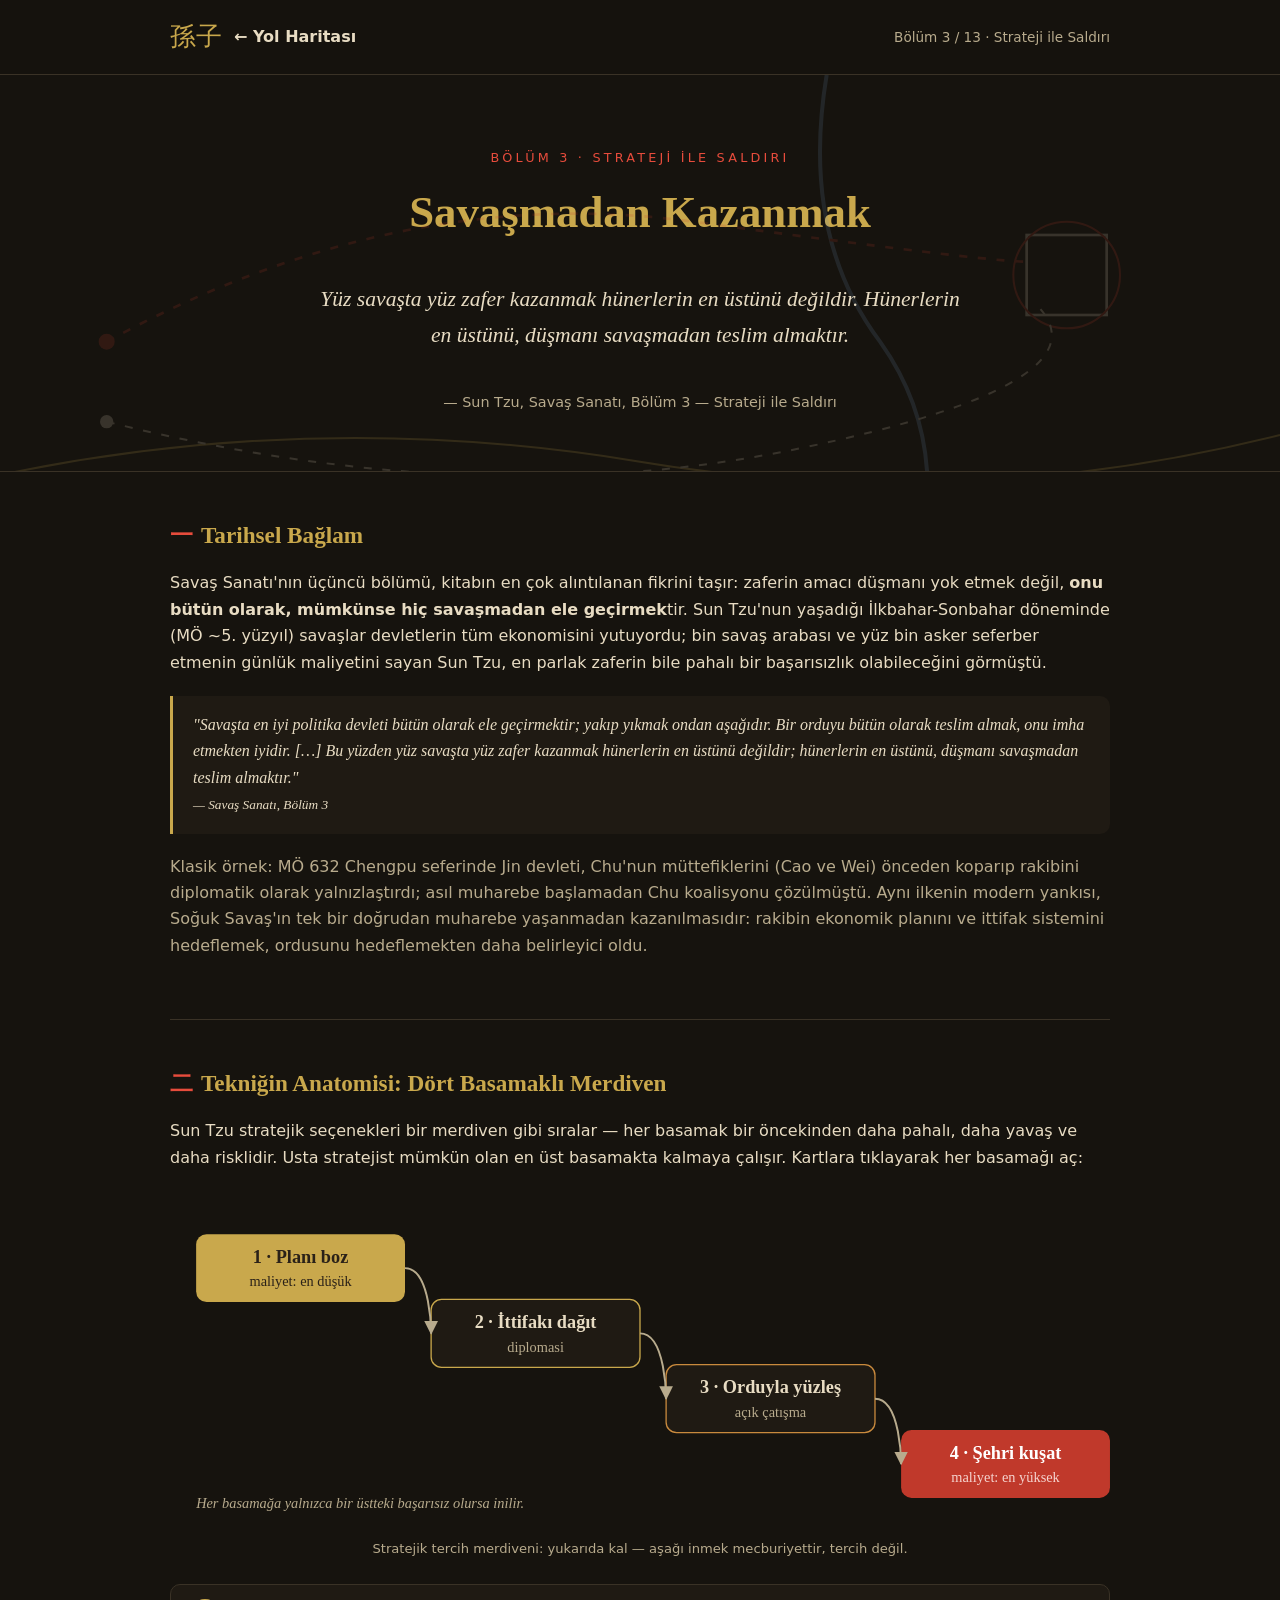
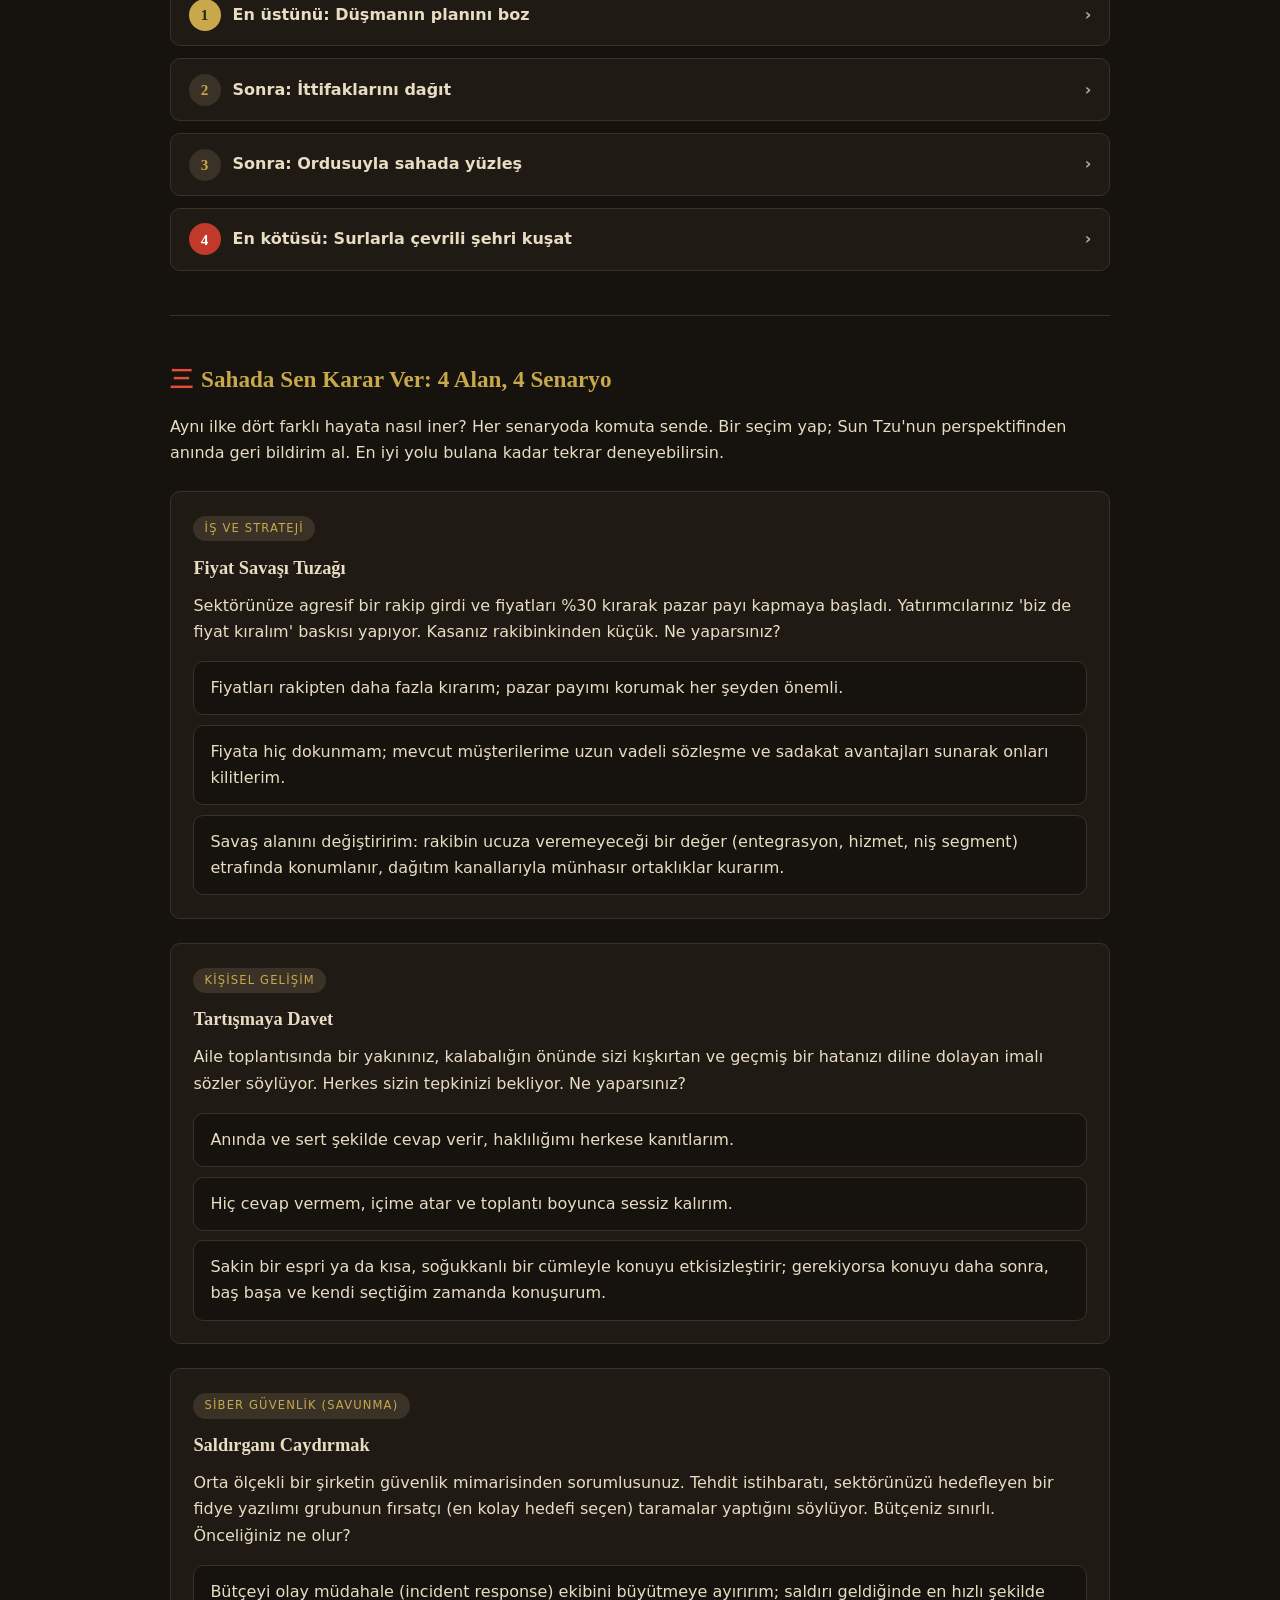
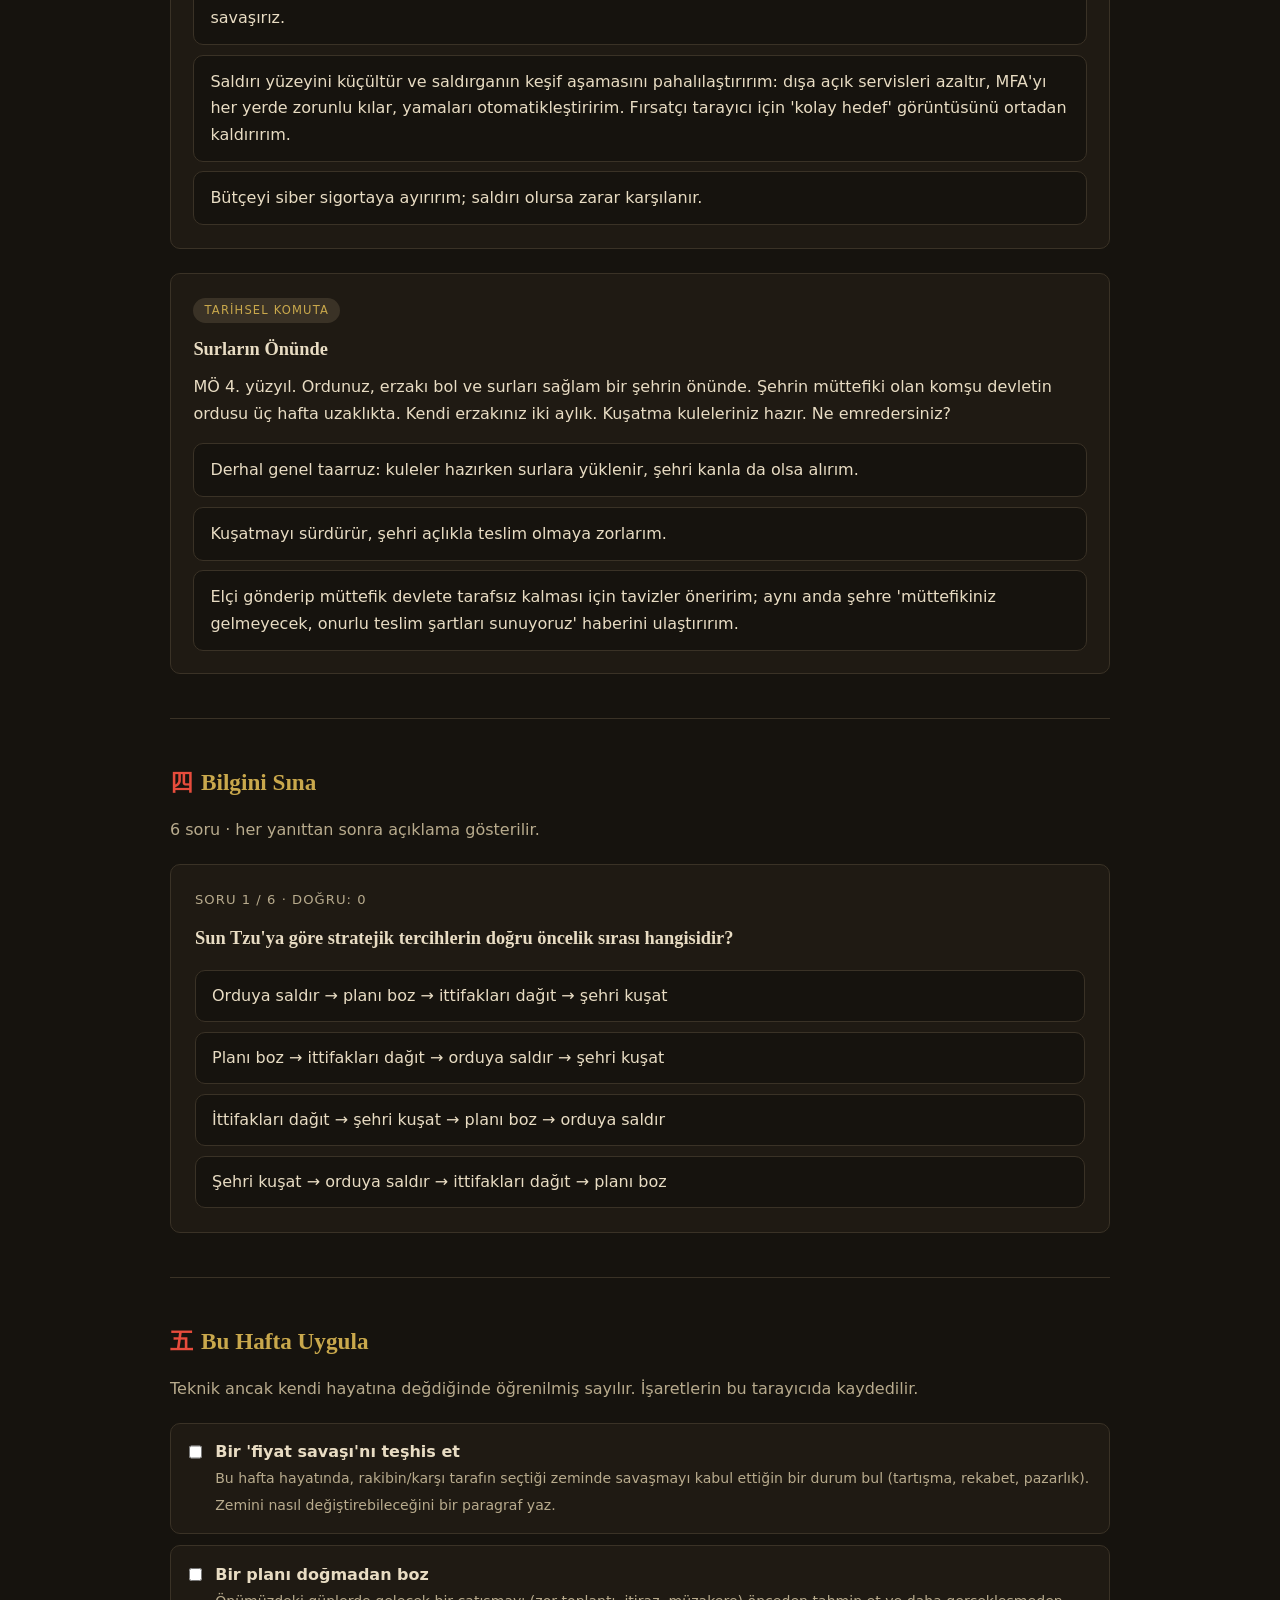
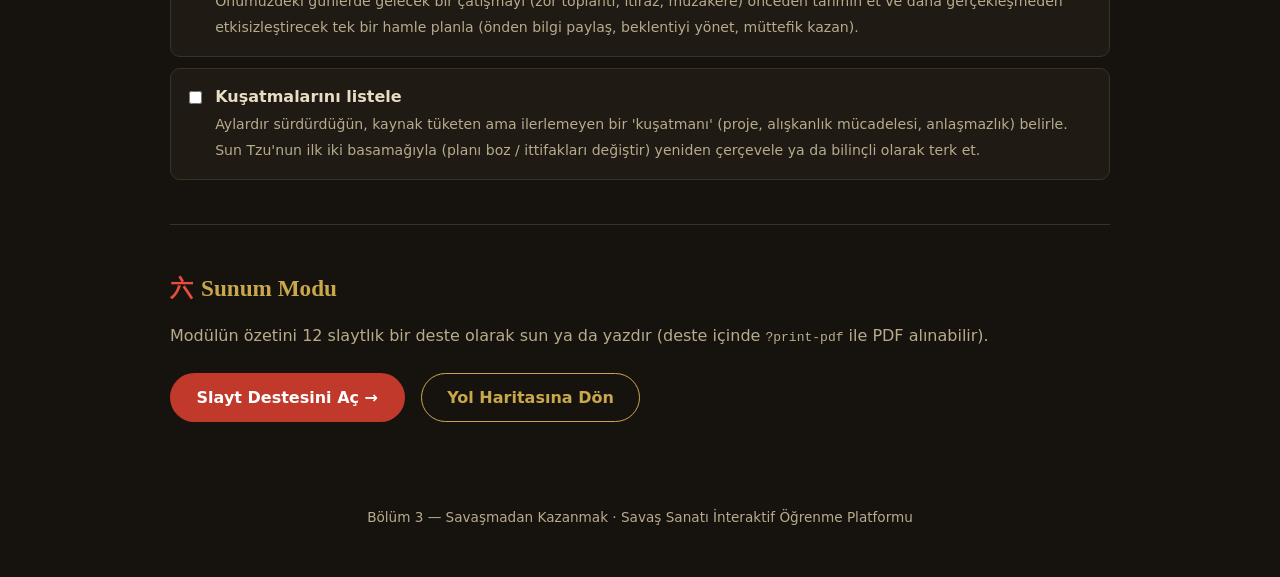
==== modul/03-savasmadan-kazanmak/index.html @ e1866d69 "Pilot modül: Savaşmadan Kazanmak — interaktif öğrenme platformu Sun Tzu'nun Savaş Sanatı tekniklerin" ====
<!DOCTYPE html>
<html lang="tr">
<head>
  <meta charset="UTF-8" />
  <meta name="viewport" content="width=device-width, initial-scale=1.0" />
  <title>Bölüm 3 — Savaşmadan Kazanmak | Savaş Sanatı</title>
  <link rel="stylesheet" href="../../assets/css/style.css" />
</head>
<body>
  <header class="site-header">
    <div class="wrap">
      <span class="ideogram">孫子</span>
      <a href="../../index.html">← Yol Haritası</a>
      <span class="sub">Bölüm 3 / 13 · Strateji ile Saldırı</span>
    </div>
  </header>

  <!-- 1. Animasyonlu "video-vari" giriş -->
  <section class="module-hero">
    <svg class="hero-map" viewBox="0 0 960 360" preserveAspectRatio="xMidYMid slice" aria-hidden="true">
      <!-- arazi çizgileri -->
      <path d="M0,300 Q240,250 480,290 T960,270" fill="none" stroke="#c9a84c" stroke-width="1.5"/>
      <path d="M0,330 Q300,300 600,330 T960,310" fill="none" stroke="#c9a84c" stroke-width="1"/>
      <!-- nehir -->
      <path d="M620,0 Q600,120 660,200 Q710,270 690,360" fill="none" stroke="#6a8caf" stroke-width="3"/>
      <!-- şehir (hedef) -->
      <rect x="770" y="120" width="60" height="60" fill="none" stroke="#e8dcc3" stroke-width="2"/>
      <circle class="pulse" cx="800" cy="150" r="40" fill="none" stroke="#c0392b" stroke-width="1.5"/>
      <!-- ordu hareket okları: doğrudan değil, dolaylı yollar -->
      <path class="march" d="M80,200 Q300,80 520,110 T770,140" fill="none" stroke="#c0392b" stroke-width="2"/>
      <path class="march" d="M80,260 Q360,330 600,280 T775,170" fill="none" stroke="#e8dcc3" stroke-width="1.5"/>
      <!-- birlik noktaları -->
      <circle cx="80" cy="200" r="6" fill="#c0392b"/>
      <circle cx="80" cy="260" r="5" fill="#e8dcc3"/>
    </svg>
    <div class="wrap">
      <div class="chapter-label">Bölüm 3 · Strateji ile Saldırı</div>
      <h1>Savaşmadan Kazanmak</h1>
      <blockquote class="hero-quote" id="heroQuote"></blockquote>
      <div class="hero-quote-author" id="heroQuoteAuthor"></div>
    </div>
  </section>

  <main class="wrap">

    <!-- 2. Tarihsel bağlam -->
    <section class="lesson">
      <h2><span class="sec-num">一</span>Tarihsel Bağlam</h2>
      <p>
        Savaş Sanatı'nın üçüncü bölümü, kitabın en çok alıntılanan fikrini taşır: zaferin amacı düşmanı yok etmek değil,
        <strong>onu bütün olarak, mümkünse hiç savaşmadan ele geçirmek</strong>tir. Sun Tzu'nun yaşadığı İlkbahar-Sonbahar
        döneminde (MÖ ~5. yüzyıl) savaşlar devletlerin tüm ekonomisini yutuyordu; bin savaş arabası ve yüz bin asker
        seferber etmenin günlük maliyetini sayan Sun Tzu, en parlak zaferin bile pahalı bir başarısızlık olabileceğini görmüştü.
      </p>
      <div class="original-text">
        "Savaşta en iyi politika devleti bütün olarak ele geçirmektir; yakıp yıkmak ondan aşağıdır.
        Bir orduyu bütün olarak teslim almak, onu imha etmekten iyidir. […]
        Bu yüzden yüz savaşta yüz zafer kazanmak hünerlerin en üstünü değildir;
        hünerlerin en üstünü, düşmanı savaşmadan teslim almaktır."
        <br/><small>— Savaş Sanatı, Bölüm 3</small>
      </div>
      <p class="dim">
        Klasik örnek: MÖ 632 Chengpu seferinde Jin devleti, Chu'nun müttefiklerini (Cao ve Wei) önceden koparıp
        rakibini diplomatik olarak yalnızlaştırdı; asıl muharebe başlamadan Chu koalisyonu çözülmüştü.
        Aynı ilkenin modern yankısı, Soğuk Savaş'ın tek bir doğrudan muharebe yaşanmadan kazanılmasıdır:
        rakibin ekonomik planını ve ittifak sistemini hedeflemek, ordusunu hedeflemekten daha belirleyici oldu.
      </p>
    </section>

    <!-- 3. Tekniğin anatomisi -->
    <section class="lesson">
      <h2><span class="sec-num">二</span>Tekniğin Anatomisi: Dört Basamaklı Merdiven</h2>
      <p>
        Sun Tzu stratejik seçenekleri bir merdiven gibi sıralar — her basamak bir öncekinden daha pahalı,
        daha yavaş ve daha risklidir. Usta stratejist mümkün olan en üst basamakta kalmaya çalışır.
        Kartlara tıklayarak her basamağı aç:
      </p>
      <div class="diagram-box">
        <svg viewBox="0 0 720 250" role="img" aria-label="Dört basamaklı strateji merdiveni diyagramı">
          <defs>
            <marker id="arr" viewBox="0 0 10 10" refX="9" refY="5" markerWidth="7" markerHeight="7" orient="auto">
              <path d="M0,0 L10,5 L0,10 z" fill="#b8ab8d"/>
            </marker>
          </defs>
          <!-- merdiven basamakları -->
          <g font-family="Georgia, serif" font-size="14">
            <rect x="20"  y="30"  width="160" height="52" rx="8" fill="#c9a84c"/>
            <text x="100" y="52"  text-anchor="middle" fill="#2a2118" font-weight="bold">1 · Planı boz</text>
            <text x="100" y="70"  text-anchor="middle" fill="#2a2118" font-size="11">maliyet: en düşük</text>

            <rect x="200" y="80"  width="160" height="52" rx="8" fill="#1f1a13" stroke="#c9a84c"/>
            <text x="280" y="102" text-anchor="middle" fill="#e8dcc3" font-weight="bold">2 · İttifakı dağıt</text>
            <text x="280" y="120" text-anchor="middle" fill="#b8ab8d" font-size="11">diplomasi</text>

            <rect x="380" y="130" width="160" height="52" rx="8" fill="#1f1a13" stroke="#c98a3d"/>
            <text x="460" y="152" text-anchor="middle" fill="#e8dcc3" font-weight="bold">3 · Orduyla yüzleş</text>
            <text x="460" y="170" text-anchor="middle" fill="#b8ab8d" font-size="11">açık çatışma</text>

            <rect x="560" y="180" width="160" height="52" rx="8" fill="#c0392b"/>
            <text x="640" y="202" text-anchor="middle" fill="#fff" font-weight="bold">4 · Şehri kuşat</text>
            <text x="640" y="220" text-anchor="middle" fill="#f5d4cf" font-size="11">maliyet: en yüksek</text>
          </g>
          <!-- akış okları -->
          <g stroke="#b8ab8d" stroke-width="1.5" fill="none">
            <path d="M180,56 C200,56 200,106 200,106" marker-end="url(#arr)"/>
            <path d="M360,106 C380,106 380,156 380,156" marker-end="url(#arr)"/>
            <path d="M540,156 C560,156 560,206 560,206" marker-end="url(#arr)"/>
          </g>
          <text x="20" y="240" fill="#b8ab8d" font-size="11" font-family="Georgia, serif" font-style="italic">
            Her basamağa yalnızca bir üstteki başarısız olursa inilir.
          </text>
        </svg>
        <div class="diagram-caption">Stratejik tercih merdiveni: yukarıda kal — aşağı inmek mecburiyettir, tercih değil.</div>
      </div>
      <div class="principles" id="principles"></div>
    </section>

    <!-- 4. İnteraktif senaryolar -->
    <section class="lesson">
      <h2><span class="sec-num">三</span>Sahada Sen Karar Ver: 4 Alan, 4 Senaryo</h2>
      <p>
        Aynı ilke dört farklı hayata nasıl iner? Her senaryoda komuta sende.
        Bir seçim yap; Sun Tzu'nun perspektifinden anında geri bildirim al.
        En iyi yolu bulana kadar tekrar deneyebilirsin.
      </p>
      <div id="scenarios"></div>
    </section>

    <!-- 5. Quiz -->
    <section class="lesson">
      <h2><span class="sec-num">四</span>Bilgini Sına</h2>
      <p class="dim">6 soru · her yanıttan sonra açıklama gösterilir.</p>
      <div class="quiz-box" id="quiz"></div>
    </section>

    <!-- 6. Pratik kartı -->
    <section class="lesson">
      <h2><span class="sec-num">五</span>Bu Hafta Uygula</h2>
      <p class="dim">Teknik ancak kendi hayatına değdiğinde öğrenilmiş sayılır. İşaretlerin bu tarayıcıda kaydedilir.</p>
      <div class="practice-list" id="practiceList"></div>
    </section>

    <!-- 7. Slayt destesi -->
    <section class="lesson" style="border-bottom:none">
      <h2><span class="sec-num">六</span>Sunum Modu</h2>
      <p class="dim">Modülün özetini 12 slaytlık bir deste olarak sun ya da yazdır (deste içinde <code>?print-pdf</code> ile PDF alınabilir).</p>
      <div class="cta-row">
        <a class="btn primary" href="slides.html">Slayt Destesini Aç →</a>
        <a class="btn ghost" href="../../index.html">Yol Haritasına Dön</a>
      </div>
    </section>

  </main>

  <footer class="site-footer">
    <div class="wrap">Bölüm 3 — Savaşmadan Kazanmak · Savaş Sanatı İnteraktif Öğrenme Platformu</div>
  </footer>

  <script src="../../data/modul-03.js"></script>
  <script src="../../assets/js/app.js"></script>
</body>
</html>
---- assets/css/style.css ----
/* Sun Tzu — Savaş Sanatı Öğrenme Platformu */

:root {
  --bg: #16130e;
  --bg-soft: #1f1a13;
  --parchment: #e8dcc3;
  --parchment-dim: #b8ab8d;
  --ink: #2a2118;
  --accent: #c0392b;
  --accent-soft: #e74c3c;
  --gold: #c9a84c;
  --line: #3a3226;
  --ok: #5a9e6f;
  --warn: #c98a3d;
  --radius: 10px;
  --font-serif: Georgia, "Times New Roman", serif;
  --font-sans: "Segoe UI", system-ui, -apple-system, sans-serif;
}

* { box-sizing: border-box; margin: 0; padding: 0; }

body {
  background: var(--bg);
  color: var(--parchment);
  font-family: var(--font-sans);
  line-height: 1.65;
  min-height: 100vh;
}

.wrap { max-width: 980px; margin: 0 auto; padding: 0 1.25rem; }

/* ---------- Header ---------- */
.site-header {
  border-bottom: 1px solid var(--line);
  padding: 1rem 0;
  background: rgba(22, 19, 14, 0.92);
  position: sticky;
  top: 0;
  z-index: 10;
  backdrop-filter: blur(6px);
}
.site-header .wrap { display: flex; align-items: center; gap: 0.75rem; }
.site-header .ideogram {
  font-size: 1.6rem;
  color: var(--gold);
  font-family: var(--font-serif);
}
.site-header a { color: var(--parchment); text-decoration: none; font-weight: 600; }
.site-header .sub { color: var(--parchment-dim); font-size: 0.85rem; margin-left: auto; }

/* ---------- Hero ---------- */
.hero { text-align: center; padding: 4rem 1rem 3rem; position: relative; overflow: hidden; }
.hero h1 {
  font-family: var(--font-serif);
  font-size: clamp(2rem, 5vw, 3.2rem);
  color: var(--gold);
  letter-spacing: 0.02em;
}
.hero p.tagline { color: var(--parchment-dim); margin-top: 0.75rem; font-size: 1.1rem; }
.hero blockquote {
  font-family: var(--font-serif);
  font-style: italic;
  font-size: 1.15rem;
  color: var(--parchment);
  max-width: 640px;
  margin: 2rem auto 0;
  padding: 1rem 1.5rem;
  border-left: 3px solid var(--accent);
  background: var(--bg-soft);
  border-radius: 0 var(--radius) var(--radius) 0;
  text-align: left;
}
.hero blockquote footer { font-style: normal; color: var(--parchment-dim); font-size: 0.85rem; margin-top: 0.5rem; }

/* ---------- Module roadmap ---------- */
.roadmap { padding: 2rem 0 4rem; }
.roadmap h2 {
  font-family: var(--font-serif);
  color: var(--parchment);
  margin-bottom: 1.5rem;
  font-size: 1.5rem;
  border-bottom: 1px solid var(--line);
  padding-bottom: 0.5rem;
}
.module-grid {
  display: grid;
  grid-template-columns: repeat(auto-fill, minmax(280px, 1fr));
  gap: 1rem;
}
.module-card {
  background: var(--bg-soft);
  border: 1px solid var(--line);
  border-radius: var(--radius);
  padding: 1.1rem 1.2rem;
  position: relative;
  transition: transform 0.15s ease, border-color 0.15s ease;
}
.module-card .num {
  font-family: var(--font-serif);
  color: var(--gold);
  font-size: 0.8rem;
  letter-spacing: 0.12em;
  text-transform: uppercase;
}
.module-card h3 { font-family: var(--font-serif); font-size: 1.1rem; margin: 0.25rem 0 0.4rem; }
.module-card p { color: var(--parchment-dim); font-size: 0.88rem; }
.module-card.active { border-color: var(--gold); }
.module-card.active:hover { transform: translateY(-3px); }
.module-card.active a { color: inherit; text-decoration: none; display: block; }
.module-card.locked { opacity: 0.55; }
.badge {
  position: absolute;
  top: 0.9rem;
  right: 0.9rem;
  font-size: 0.7rem;
  padding: 0.15rem 0.55rem;
  border-radius: 999px;
  letter-spacing: 0.05em;
}
.badge.open { background: var(--accent); color: #fff; }
.badge.soon { background: var(--line); color: var(--parchment-dim); }

/* ---------- Module page ---------- */
.module-hero {
  position: relative;
  padding: 4.5rem 1rem 3.5rem;
  text-align: center;
  overflow: hidden;
  border-bottom: 1px solid var(--line);
}
.module-hero .chapter-label {
  color: var(--accent-soft);
  letter-spacing: 0.25em;
  text-transform: uppercase;
  font-size: 0.8rem;
}
.module-hero h1 {
  font-family: var(--font-serif);
  font-size: clamp(1.8rem, 4.5vw, 2.8rem);
  color: var(--gold);
  margin-top: 0.5rem;
}
.hero-quote {
  font-family: var(--font-serif);
  font-style: italic;
  font-size: clamp(1.05rem, 2.5vw, 1.35rem);
  max-width: 660px;
  margin: 2rem auto 0;
  min-height: 4.5em;
}
.hero-quote .word { opacity: 0; display: inline-block; animation: wordIn 0.6s ease forwards; }
@keyframes wordIn { from { opacity: 0; transform: translateY(0.5em); } to { opacity: 1; transform: none; } }
.hero-quote-author { color: var(--parchment-dim); font-size: 0.9rem; margin-top: 0.75rem; opacity: 0; animation: wordIn 0.8s ease 3.2s forwards; }

/* animated strategy-map background */
.hero-map { position: absolute; inset: 0; opacity: 0.16; pointer-events: none; }
.hero-map .march { stroke-dasharray: 6 8; animation: march 30s linear infinite; }
@keyframes march { to { stroke-dashoffset: -700; } }
.hero-map .pulse { animation: pulse 3.5s ease-in-out infinite; transform-origin: center; }
@keyframes pulse { 0%, 100% { opacity: 0.5; } 50% { opacity: 1; } }

section.lesson { padding: 2.75rem 0; border-bottom: 1px solid var(--line); }
section.lesson h2 {
  font-family: var(--font-serif);
  color: var(--gold);
  font-size: 1.45rem;
  margin-bottom: 1rem;
}
section.lesson h2 .sec-num { color: var(--accent-soft); margin-right: 0.5rem; }
section.lesson p { margin-bottom: 1rem; color: var(--parchment); }
section.lesson p.dim { color: var(--parchment-dim); }
.original-text {
  font-family: var(--font-serif);
  font-style: italic;
  background: var(--bg-soft);
  border-left: 3px solid var(--gold);
  padding: 1rem 1.25rem;
  border-radius: 0 var(--radius) var(--radius) 0;
  margin: 1.25rem 0;
}

.diagram-box { margin: 1.5rem auto; text-align: center; }
.diagram-box svg { max-width: 100%; height: auto; }
.diagram-caption { color: var(--parchment-dim); font-size: 0.82rem; margin-top: 0.5rem; }

/* ---------- Principle cards (accordion) ---------- */
.principles { display: grid; gap: 0.75rem; margin-top: 1.25rem; }
.principle {
  background: var(--bg-soft);
  border: 1px solid var(--line);
  border-radius: var(--radius);
  overflow: hidden;
}
.principle button {
  width: 100%;
  background: none;
  border: none;
  color: var(--parchment);
  font: inherit;
  font-weight: 600;
  text-align: left;
  padding: 0.9rem 1.1rem;
  cursor: pointer;
  display: flex;
  align-items: center;
  gap: 0.75rem;
}
.principle .rank {
  flex-shrink: 0;
  width: 2rem; height: 2rem;
  border-radius: 50%;
  display: inline-flex;
  align-items: center;
  justify-content: center;
  font-family: var(--font-serif);
  font-size: 0.95rem;
  background: var(--line);
  color: var(--gold);
}
.principle.best .rank { background: var(--gold); color: var(--ink); }
.principle.worst .rank { background: var(--accent); color: #fff; }
.principle .chev { margin-left: auto; transition: transform 0.2s; color: var(--parchment-dim); }
.principle.open .chev { transform: rotate(90deg); }
.principle .body { max-height: 0; overflow: hidden; transition: max-height 0.3s ease; }
.principle.open .body { max-height: 320px; }
.principle .body-inner { padding: 0 1.1rem 1rem 3.85rem; color: var(--parchment-dim); font-size: 0.92rem; }

/* ---------- Scenarios ---------- */
.scenario {
  background: var(--bg-soft);
  border: 1px solid var(--line);
  border-radius: var(--radius);
  padding: 1.4rem;
  margin-top: 1.5rem;
}
.scenario .domain-tag {
  display: inline-block;
  font-size: 0.72rem;
  letter-spacing: 0.1em;
  text-transform: uppercase;
  padding: 0.2rem 0.7rem;
  border-radius: 999px;
  background: var(--line);
  color: var(--gold);
  margin-bottom: 0.7rem;
}
.scenario h3 { font-family: var(--font-serif); margin-bottom: 0.6rem; font-size: 1.15rem; }
.scenario .setup { color: var(--parchment); margin-bottom: 1rem; }
.scenario .choices { display: grid; gap: 0.6rem; }
.scenario .choices button {
  background: var(--bg);
  border: 1px solid var(--line);
  border-radius: var(--radius);
  color: var(--parchment);
  font: inherit;
  text-align: left;
  padding: 0.8rem 1rem;
  cursor: pointer;
  transition: border-color 0.15s;
}
.scenario .choices button:hover:not(:disabled) { border-color: var(--gold); }
.scenario .choices button:disabled { cursor: default; opacity: 0.75; }
.scenario .choices button.picked-best { border-color: var(--ok); background: rgba(90, 158, 111, 0.12); }
.scenario .choices button.picked-mid { border-color: var(--warn); background: rgba(201, 138, 61, 0.12); }
.scenario .choices button.picked-poor { border-color: var(--accent); background: rgba(192, 57, 43, 0.12); }
.scenario .feedback {
  margin-top: 1rem;
  padding: 1rem 1.1rem;
  border-radius: var(--radius);
  font-size: 0.93rem;
  display: none;
}
.scenario .feedback.show { display: block; }
.scenario .feedback.best { background: rgba(90, 158, 111, 0.14); border: 1px solid var(--ok); }
.scenario .feedback.mid { background: rgba(201, 138, 61, 0.14); border: 1px solid var(--warn); }
.scenario .feedback.poor { background: rgba(192, 57, 43, 0.14); border: 1px solid var(--accent); }
.scenario .feedback .verdict { font-weight: 700; display: block; margin-bottom: 0.3rem; }
.scenario .suntzu-note {
  margin-top: 0.7rem;
  font-family: var(--font-serif);
  font-style: italic;
  color: var(--parchment-dim);
  font-size: 0.88rem;
}
.scenario .retry {
  margin-top: 0.8rem;
  background: none;
  border: 1px solid var(--line);
  color: var(--parchment-dim);
  border-radius: 999px;
  padding: 0.3rem 1rem;
  font-size: 0.8rem;
  cursor: pointer;
}
.scenario .retry:hover { color: var(--parchment); border-color: var(--parchment-dim); }

/* ---------- Quiz ---------- */
.quiz-box {
  background: var(--bg-soft);
  border: 1px solid var(--line);
  border-radius: var(--radius);
  padding: 1.5rem;
  margin-top: 1.25rem;
}
.quiz-progress { color: var(--parchment-dim); font-size: 0.82rem; letter-spacing: 0.08em; margin-bottom: 0.8rem; }
.quiz-box h3 { font-family: var(--font-serif); font-size: 1.15rem; margin-bottom: 1rem; }
.quiz-box .choices { display: grid; gap: 0.6rem; }
.quiz-box .choices button {
  background: var(--bg);
  border: 1px solid var(--line);
  border-radius: var(--radius);
  color: var(--parchment);
  font: inherit;
  text-align: left;
  padding: 0.75rem 1rem;
  cursor: pointer;
}
.quiz-box .choices button:hover:not(:disabled) { border-color: var(--gold); }
.quiz-box .choices button:disabled { cursor: default; }
.quiz-box .choices button.correct { border-color: var(--ok); background: rgba(90, 158, 111, 0.15); }
.quiz-box .choices button.wrong { border-color: var(--accent); background: rgba(192, 57, 43, 0.15); }
.quiz-box .explain { margin-top: 1rem; color: var(--parchment-dim); font-size: 0.9rem; display: none; }
.quiz-box .explain.show { display: block; }
.quiz-box .next-btn, .quiz-box .restart-btn {
  margin-top: 1.1rem;
  background: var(--accent);
  color: #fff;
  border: none;
  border-radius: 999px;
  padding: 0.55rem 1.6rem;
  font: inherit;
  font-weight: 600;
  cursor: pointer;
  display: none;
}
.quiz-box .next-btn.show, .quiz-box .restart-btn.show { display: inline-block; }
.quiz-result { text-align: center; padding: 1rem 0; }
.quiz-result .score { font-family: var(--font-serif); font-size: 2.6rem; color: var(--gold); }
.quiz-result p { color: var(--parchment-dim); margin-top: 0.5rem; }

/* ---------- Practice checklist ---------- */
.practice-list { display: grid; gap: 0.7rem; margin-top: 1.25rem; }
.practice-item {
  display: flex;
  gap: 0.85rem;
  align-items: flex-start;
  background: var(--bg-soft);
  border: 1px solid var(--line);
  border-radius: var(--radius);
  padding: 0.95rem 1.1rem;
  cursor: pointer;
}
.practice-item input { margin-top: 0.3rem; accent-color: var(--accent); width: 1.05rem; height: 1.05rem; }
.practice-item.done { opacity: 0.6; }
.practice-item.done .txt { text-decoration: line-through; }
.practice-item .txt strong { display: block; }
.practice-item .txt span { color: var(--parchment-dim); font-size: 0.88rem; }

/* ---------- CTA / footer ---------- */
.cta-row { display: flex; gap: 1rem; flex-wrap: wrap; margin-top: 1.5rem; }
.btn {
  display: inline-block;
  padding: 0.65rem 1.6rem;
  border-radius: 999px;
  text-decoration: none;
  font-weight: 600;
  border: 1px solid transparent;
}
.btn.primary { background: var(--accent); color: #fff; }
.btn.primary:hover { background: var(--accent-soft); }
.btn.ghost { border-color: var(--gold); color: var(--gold); }
.btn.ghost:hover { background: rgba(201, 168, 76, 0.1); }

.site-footer {
  padding: 2.5rem 0 3rem;
  text-align: center;
  color: var(--parchment-dim);
  font-size: 0.85rem;
}
.site-footer a { color: var(--gold); }

@media (max-width: 600px) {
  .principle .body-inner { padding-left: 1.1rem; }
}
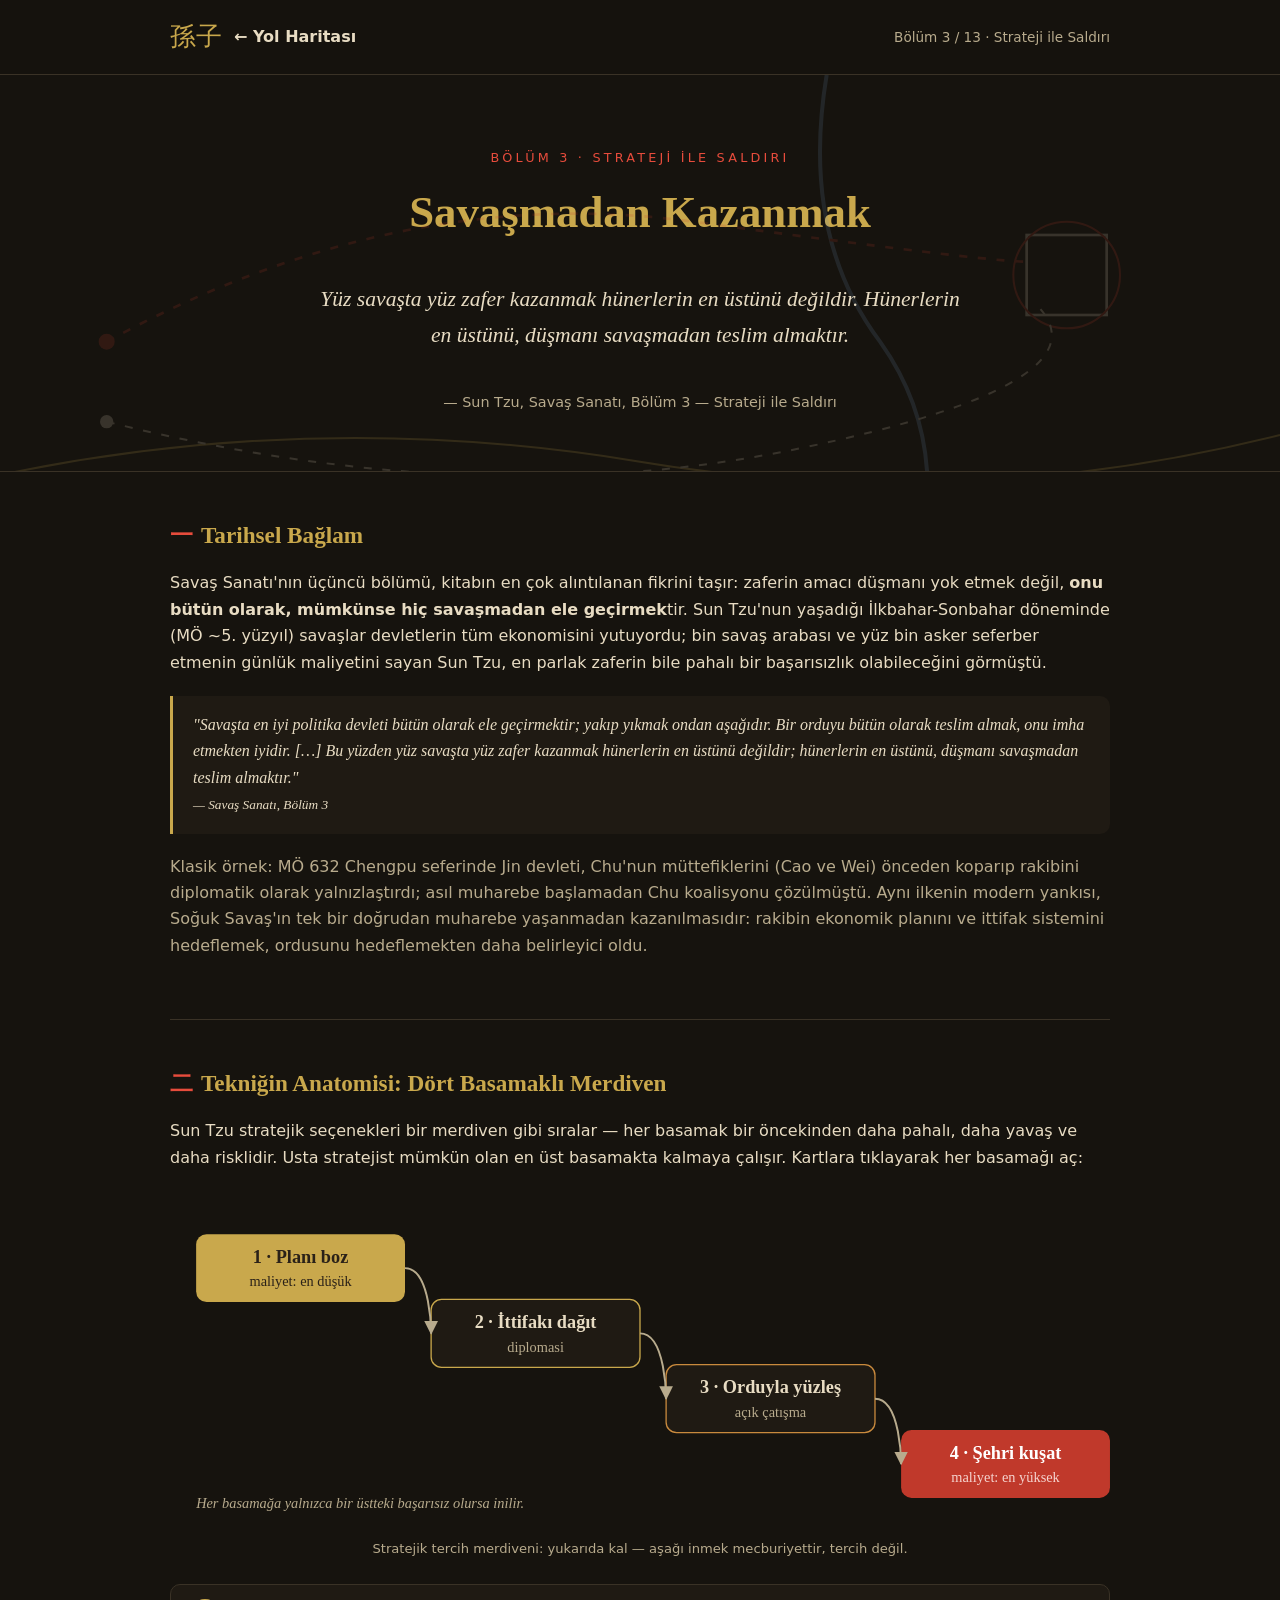
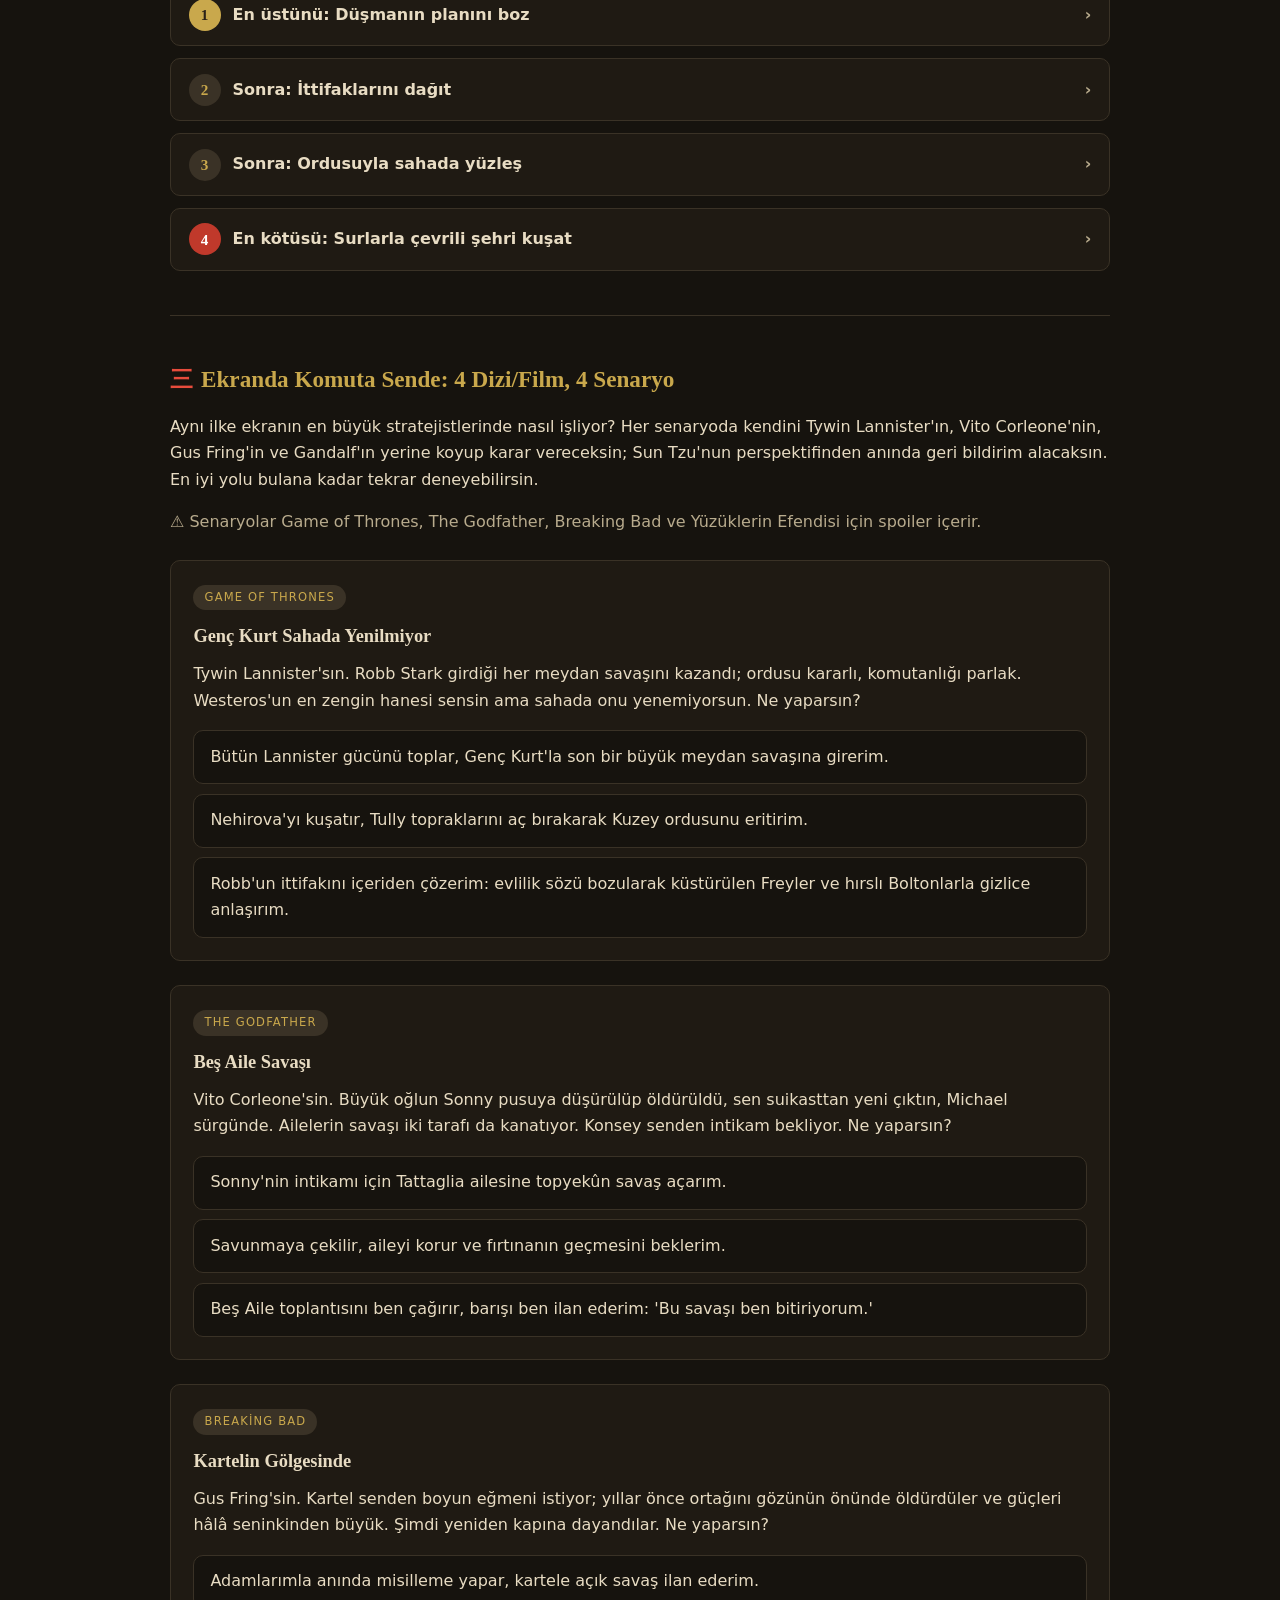
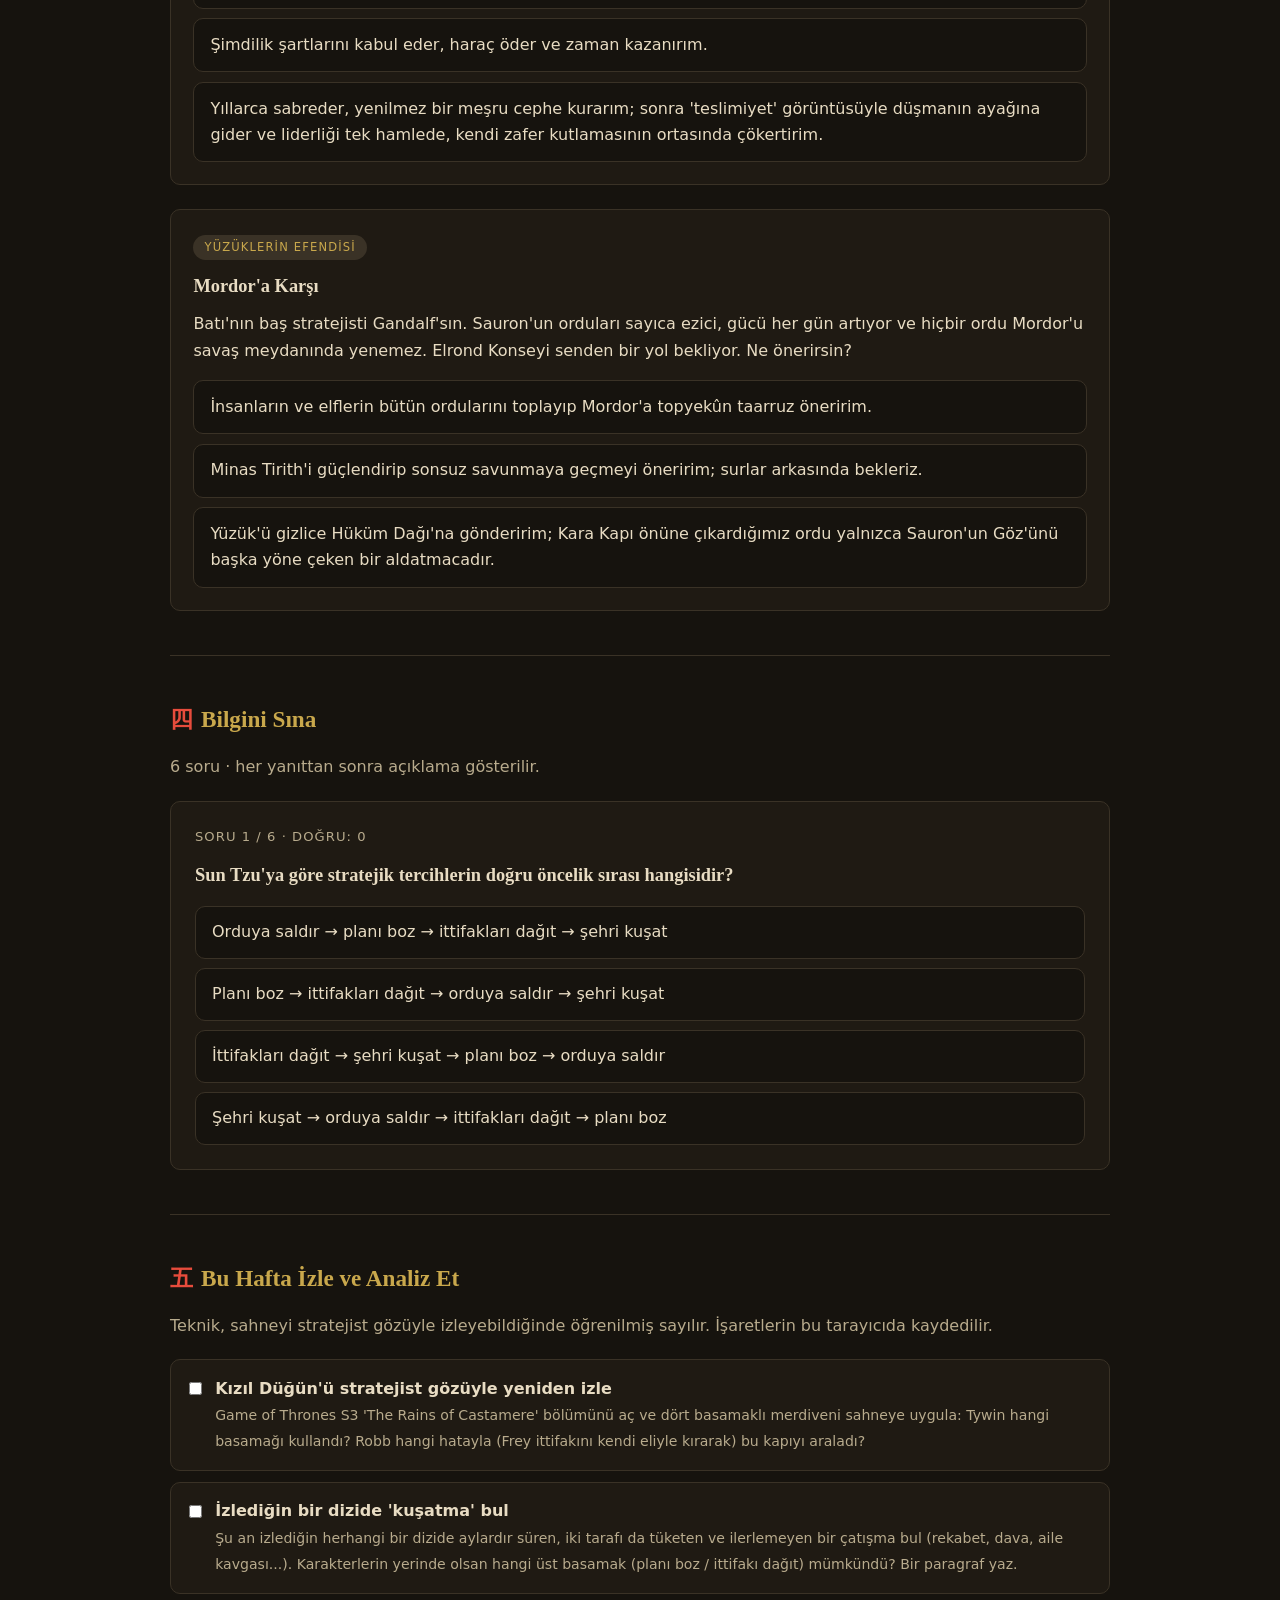
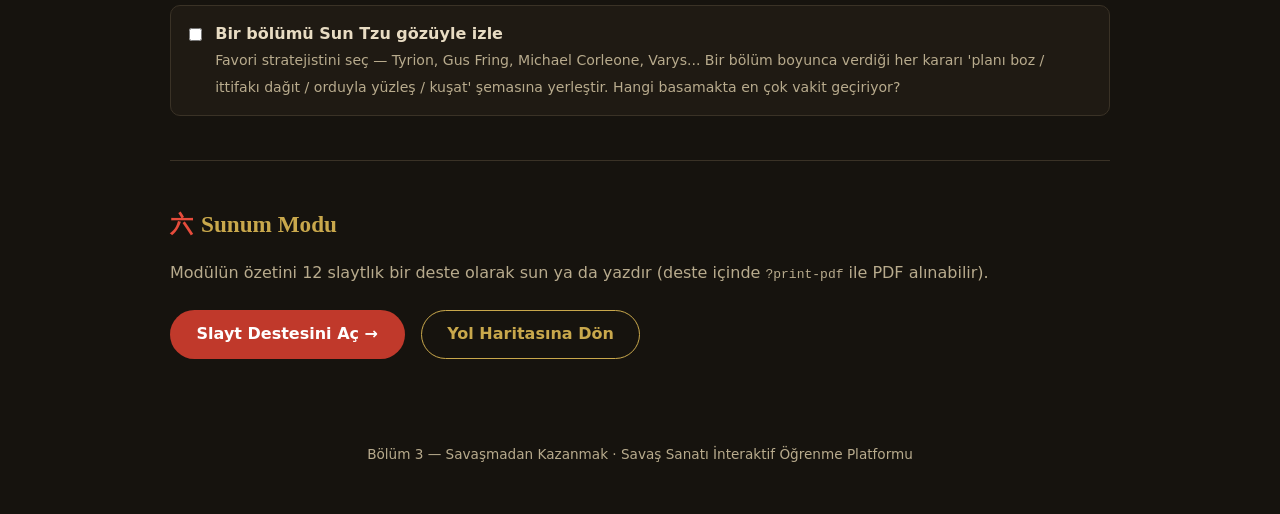
==== commit f8066fb7: "Senaryoları dizi/film örnekleriyle yeniden yaz İş, kişisel gelişim ve siber güvenlik uygulamaları ye" ====
--- a/modul/03-savasmadan-kazanmak/index.html
+++ b/modul/03-savasmadan-kazanmak/index.html
@@ -117,12 +117,14 @@
 
     <!-- 4. İnteraktif senaryolar -->
     <section class="lesson">
-      <h2><span class="sec-num">三</span>Sahada Sen Karar Ver: 4 Alan, 4 Senaryo</h2>
+      <h2><span class="sec-num">三</span>Ekranda Komuta Sende: 4 Dizi/Film, 4 Senaryo</h2>
       <p>
-        Aynı ilke dört farklı hayata nasıl iner? Her senaryoda komuta sende.
-        Bir seçim yap; Sun Tzu'nun perspektifinden anında geri bildirim al.
+        Aynı ilke ekranın en büyük stratejistlerinde nasıl işliyor? Her senaryoda
+        kendini Tywin Lannister'ın, Vito Corleone'nin, Gus Fring'in ve Gandalf'ın
+        yerine koyup karar vereceksin; Sun Tzu'nun perspektifinden anında geri bildirim alacaksın.
         En iyi yolu bulana kadar tekrar deneyebilirsin.
       </p>
+      <p class="dim">⚠ Senaryolar Game of Thrones, The Godfather, Breaking Bad ve Yüzüklerin Efendisi için spoiler içerir.</p>
       <div id="scenarios"></div>
     </section>
 
@@ -135,8 +137,8 @@
 
     <!-- 6. Pratik kartı -->
     <section class="lesson">
-      <h2><span class="sec-num">五</span>Bu Hafta Uygula</h2>
-      <p class="dim">Teknik ancak kendi hayatına değdiğinde öğrenilmiş sayılır. İşaretlerin bu tarayıcıda kaydedilir.</p>
+      <h2><span class="sec-num">五</span>Bu Hafta İzle ve Analiz Et</h2>
+      <p class="dim">Teknik, sahneyi stratejist gözüyle izleyebildiğinde öğrenilmiş sayılır. İşaretlerin bu tarayıcıda kaydedilir.</p>
       <div class="practice-list" id="practiceList"></div>
     </section>
 
